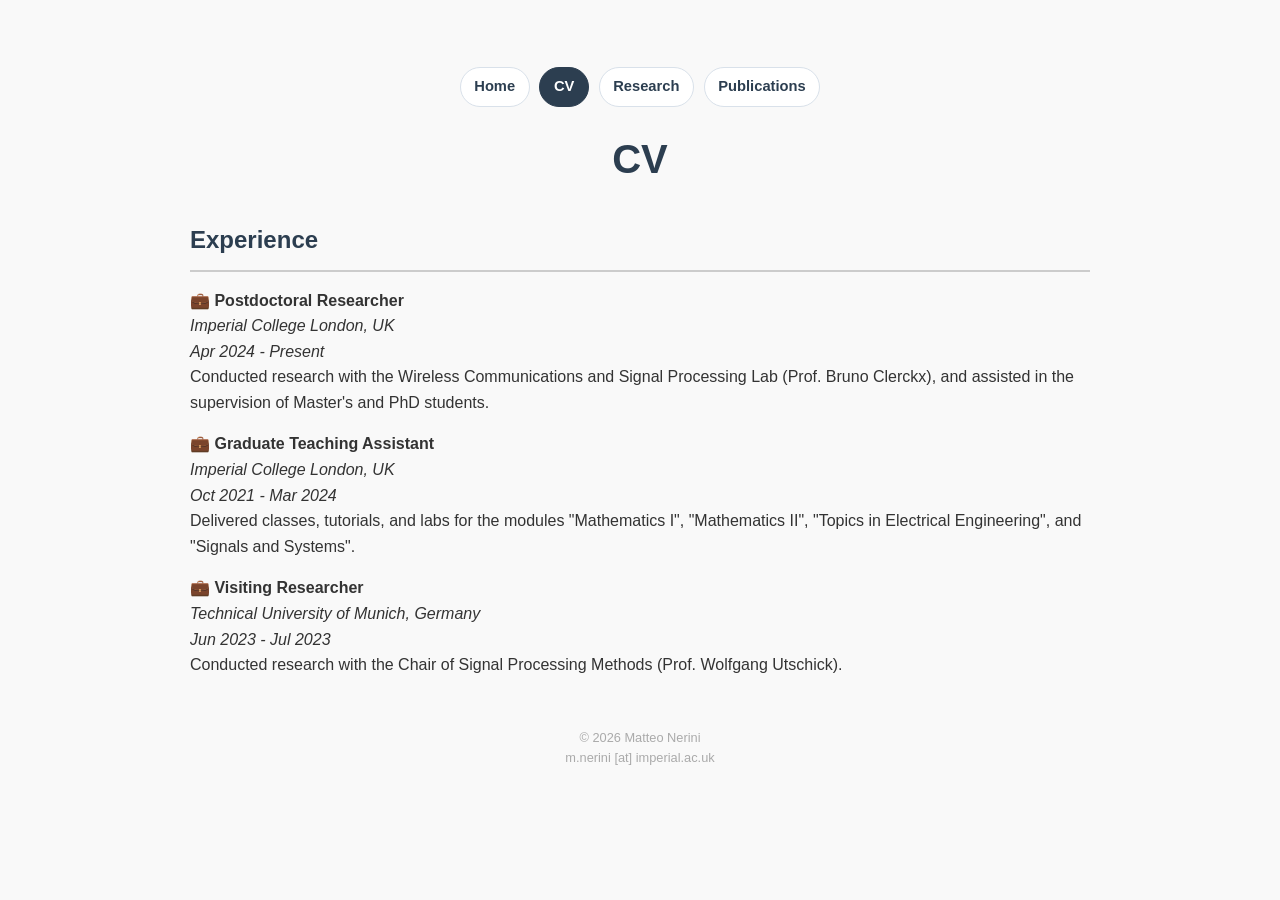
==== cv.html @ b0292c8d "Add files via upload" ====
<!DOCTYPE html>
<html lang="en">
  <head>
    <meta charset="UTF-8" />
    <meta name="viewport" content="width=device-width, initial-scale=1.0" />
    <link rel="stylesheet" href="style.css" />
    <title>CV</title>
  </head>
  <body>
    <div class="container">
      <nav class="top-nav">
        <a href="index.html">Home</a>
        <a href="cv.html" class="active">CV</a>
        <a href="research.html">Research</a>
        <a href="publications.html">Publications</a>
      </nav>

      <header>
        <h1>CV</h1>
      </header>

      <section>
        <h2>Experience</h2>

        <p>
          <b>💼 Postdoctoral Researcher</b><br /><em
            >Imperial College London, UK</em
          ><br /><em>Apr 2024 - Present</em><br />Conducted research with the
          Wireless Communications and Signal Processing Lab (Prof. Bruno
          Clerckx), and assisted in the supervision of Master's and PhD
          students.
        </p>

        <p>
          <b>💼 Graduate Teaching Assistant</b><br /><em
            >Imperial College London, UK</em
          ><br /><em>Oct 2021 - Mar 2024</em><br />Delivered classes, tutorials,
          and labs for the modules "Mathematics I", "Mathematics II", "Topics in
          Electrical Engineering", and "Signals and Systems".
        </p>

        <p>
          <b>💼 Visiting Researcher</b><br /><em
            >Technical University of Munich, Germany</em
          ><br /><em>Jun 2023 - Jul 2023</em><br />Conducted research with the
          Chair of Signal Processing Methods (Prof. Wolfgang Utschick).
        </p>
      </section>

      <footer>
        &copy; 2026 Matteo Nerini<br />m.nerini [at] imperial.ac.uk
      </footer>
    </div>
  </body>
</html>
---- style.css ----
:root {
  --primary-color: #2c3e50;
  --accent-color: #3498db;
  --text-color: #333;
  --bg-color: #f9f9f9;
}

body {
  margin: 0;
  font-family: "Inter", -apple-system, sans-serif;
  line-height: 1.6;
  color: var(--text-color);
  background: var(--bg-color);
}

.container {
  max-width: 900px;
  margin: 3rem auto;
  padding: 0 2rem;
}

header {
  text-align: center;
  margin-bottom: 30px;
}

.profile-img {
  width: 200px;
  height: 200px;
  border-radius: 50%;
  object-fit: cover;
  box-shadow: 0 4px 10px rgba(0, 0, 0, 0.1);
}

h1 {
  margin: 20px 0 0;
  font-size: 2.5rem;
  color: var(--primary-color);
}

h2 {
  margin-bottom: 1rem;
  padding-bottom: 10px;
  border-bottom: 2px solid #ccc;
  color: var(--primary-color);
  font-size: 1.5rem;
}

section {
  margin-bottom: 30px;
}

.social-links {
  margin: 20px 0;
}

.social-links a {
  margin: 0 2px;
  color: var(--accent-color);
  text-decoration: none;
  font-weight: 700;
  font-size: 0.9rem;
}

.social-links a:hover {
  color: var(--primary-color);
}

.news-list {
  list-style: none;
  padding: 0;
}

.news-item {
  margin-bottom: 15px;
  padding-left: 15px;
  border-left: 3px solid var(--accent-color);
}

.news-date {
  display: block;
  font-size: 0.85rem;
  font-weight: 700;
  color: #888;
}

footer {
  margin-top: 50px;
  text-align: center;
  font-size: 0.8rem;
  color: #aaa;
}

/* Top navigation */
.top-nav {
  display: flex;
  justify-content: center;
  flex-wrap: wrap;
  gap: 0.6rem;
  padding-top: 1.2rem;
  margin-bottom: 1rem;
}

.top-nav a {
  padding: 0.45rem 0.85rem;
  border: 1px solid #d9e1ea;
  border-radius: 999px;
  background: #fff;
  color: var(--primary-color);
  text-decoration: none;
  font-size: 0.92rem;
  font-weight: 600;
}

.top-nav a:hover {
  background: var(--accent-color);
  border-color: var(--accent-color);
  color: #fff;
}

.top-nav a.active {
  background: var(--primary-color);
  border-color: var(--primary-color);
  color: #fff;
}

a,
a:visited {
  color: var(--text-color);
}

a:hover,
a:active {
  color: var(--accent-color);
}

/* Mobile */
@media (max-width: 700px) {
  .container {
    margin: 1.5rem auto;
    padding: 0 1rem;
  }
}
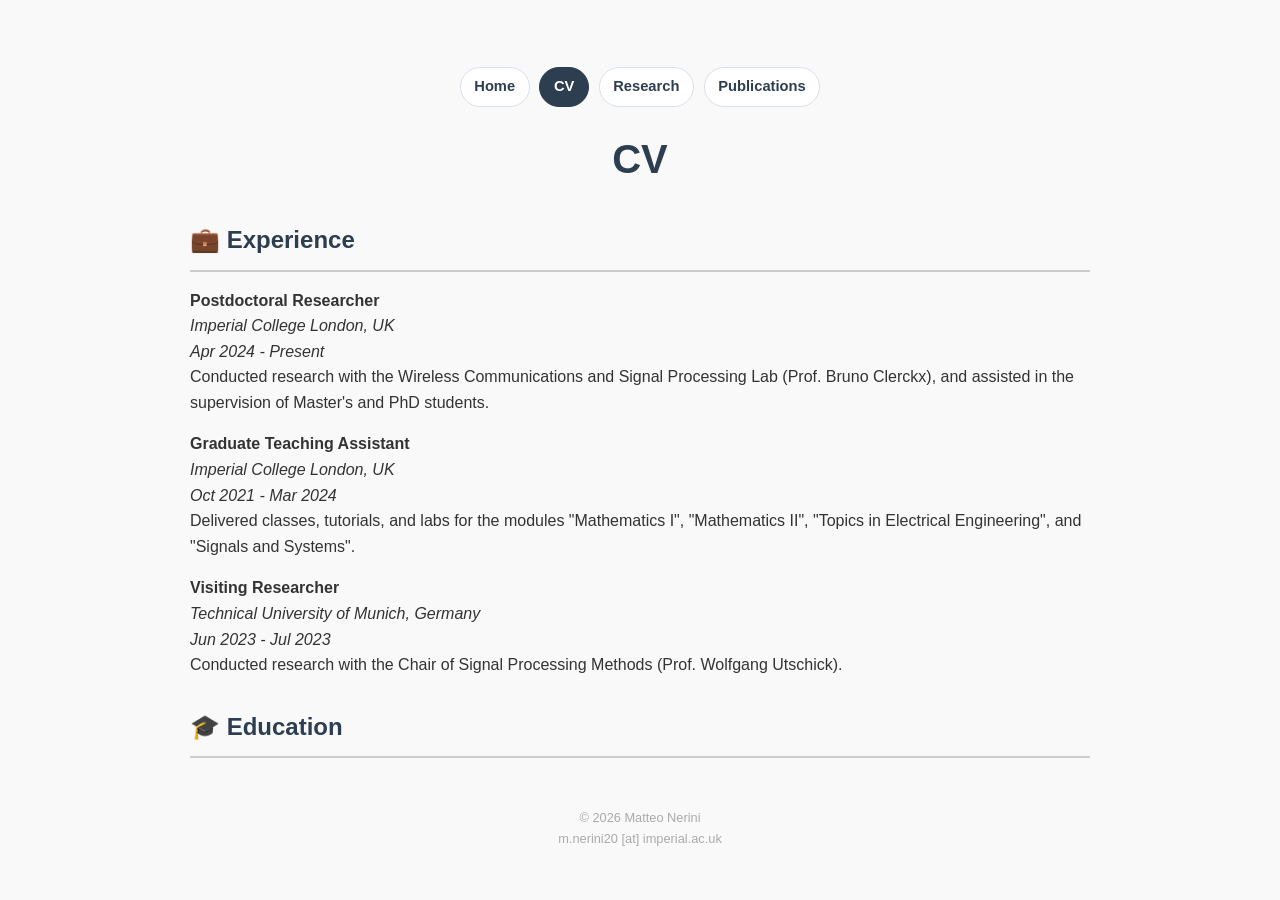
==== commit 50422a87: "Add files via upload" ====
--- a/cv.html
+++ b/cv.html
@@ -20,10 +20,10 @@
       </header>
 
       <section>
-        <h2>Experience</h2>
+        <h2>💼 Experience</h2>
 
         <p>
-          <b>💼 Postdoctoral Researcher</b><br /><em
+          <b>Postdoctoral Researcher</b><br /><em
             >Imperial College London, UK</em
           ><br /><em>Apr 2024 - Present</em><br />Conducted research with the
           Wireless Communications and Signal Processing Lab (Prof. Bruno
@@ -32,7 +32,7 @@
         </p>
 
         <p>
-          <b>💼 Graduate Teaching Assistant</b><br /><em
+          <b>Graduate Teaching Assistant</b><br /><em
             >Imperial College London, UK</em
           ><br /><em>Oct 2021 - Mar 2024</em><br />Delivered classes, tutorials,
           and labs for the modules "Mathematics I", "Mathematics II", "Topics in
@@ -40,15 +40,19 @@
         </p>
 
         <p>
-          <b>💼 Visiting Researcher</b><br /><em
+          <b>Visiting Researcher</b><br /><em
             >Technical University of Munich, Germany</em
           ><br /><em>Jun 2023 - Jul 2023</em><br />Conducted research with the
           Chair of Signal Processing Methods (Prof. Wolfgang Utschick).
         </p>
       </section>
 
+      <section>
+        <h2>🎓 Education</h2>
+      </section>
+
       <footer>
-        &copy; 2026 Matteo Nerini<br />m.nerini [at] imperial.ac.uk
+        &copy; 2026 Matteo Nerini<br />m.nerini20 [at] imperial.ac.uk
       </footer>
     </div>
   </body>
--- a/style.css
+++ b/style.css
@@ -66,24 +66,6 @@
   color: var(--primary-color);
 }
 
-.news-list {
-  list-style: none;
-  padding: 0;
-}
-
-.news-item {
-  margin-bottom: 15px;
-  padding-left: 15px;
-  border-left: 3px solid var(--accent-color);
-}
-
-.news-date {
-  display: block;
-  font-size: 0.85rem;
-  font-weight: 700;
-  color: #888;
-}
-
 footer {
   margin-top: 50px;
   text-align: center;
@@ -134,6 +116,16 @@
   color: var(--accent-color);
 }
 
+.summary-title {
+  font-weight: bold;
+  cursor: pointer;
+  margin-bottom: 1rem;
+  padding-bottom: 10px;
+  border-bottom: 2px solid #ccc;
+  color: var(--primary-color);
+  font-size: 1.5rem;
+}
+
 /* Mobile */
 @media (max-width: 700px) {
   .container {
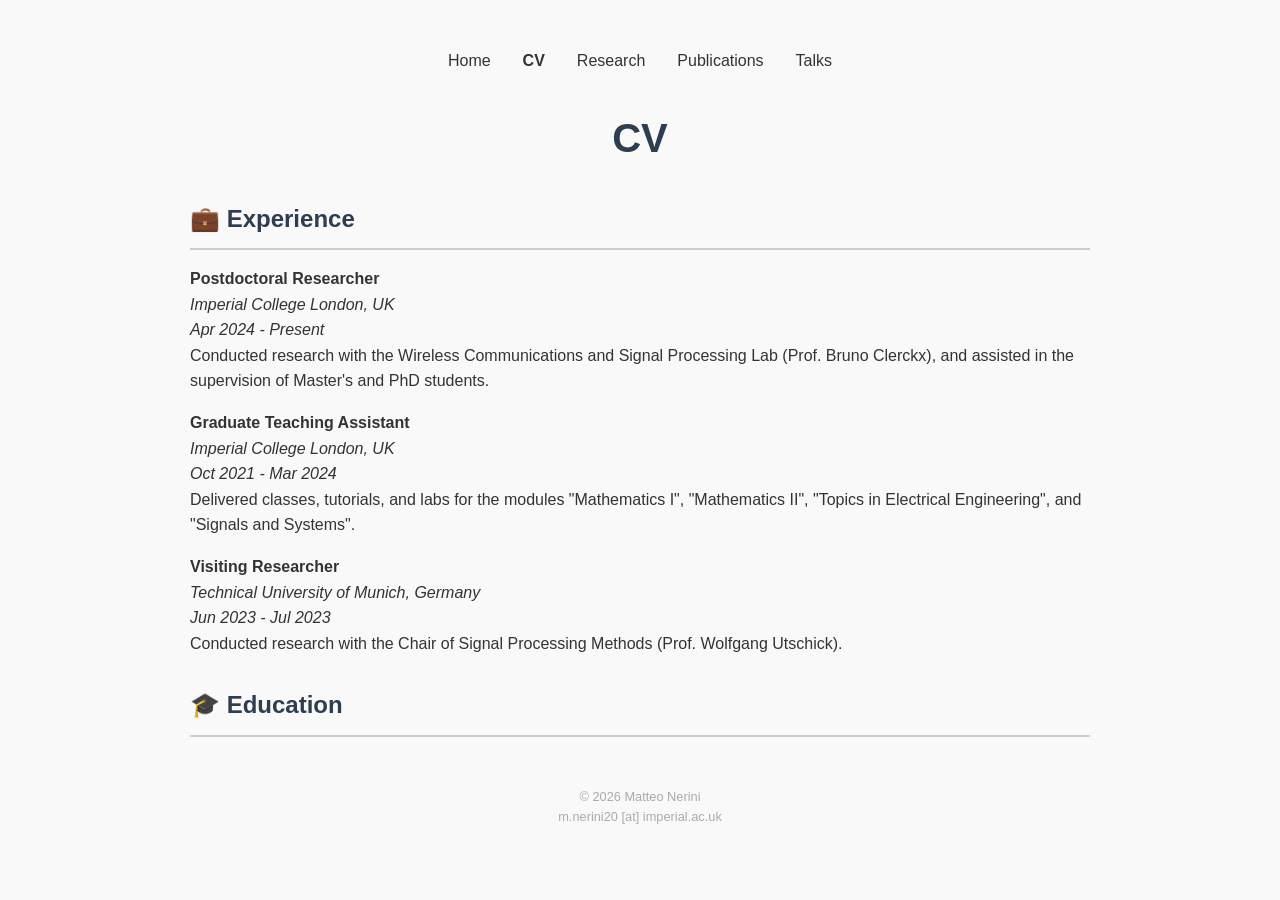
==== commit 0bf8d68b: "Add files via upload" ====
--- a/cv.html
+++ b/cv.html
@@ -13,6 +13,7 @@
         <a href="cv.html" class="active">CV</a>
         <a href="research.html">Research</a>
         <a href="publications.html">Publications</a>
+        <a href="talks.html">Talks</a>
       </nav>
 
       <header>
--- a/style.css
+++ b/style.css
@@ -29,7 +29,14 @@
   height: 200px;
   border-radius: 50%;
   object-fit: cover;
-  box-shadow: 0 4px 10px rgba(0, 0, 0, 0.1);
+  box-shadow: 0 4px 12px rgba(0, 0, 0, 0.3);
+}
+
+.research-img {
+  display: block;
+  width: 400px;
+  height: auto;
+  margin: 0 auto;
 }
 
 h1 {
@@ -46,15 +53,36 @@
   font-size: 1.5rem;
 }
 
+a,
+a:visited {
+  color: var(--text-color);
+}
+
+a:hover {
+  color: var(--accent-color);
+}
+
+.summary-title {
+  font-weight: bold;
+  cursor: pointer;
+  margin-bottom: 1rem;
+  padding-bottom: 10px;
+  border-bottom: 2px solid #ccc;
+  color: var(--primary-color);
+  font-size: 1.5rem;
+}
+
 section {
   margin-bottom: 30px;
 }
 
 .social-links {
+  text-align: center;
   margin: 20px 0;
 }
 
-.social-links a {
+.social-links a,
+.social-links a:visited {
   margin: 0 2px;
   color: var(--accent-color);
   text-decoration: none;
@@ -78,52 +106,18 @@
   display: flex;
   justify-content: center;
   flex-wrap: wrap;
-  gap: 0.6rem;
-  padding-top: 1.2rem;
-  margin-bottom: 1rem;
+  gap: 2rem;
+  margin-bottom: 2rem;
 }
 
 .top-nav a {
-  padding: 0.45rem 0.85rem;
-  border: 1px solid #d9e1ea;
-  border-radius: 999px;
-  background: #fff;
-  color: var(--primary-color);
   text-decoration: none;
-  font-size: 0.92rem;
-  font-weight: 600;
-}
-
-.top-nav a:hover {
-  background: var(--accent-color);
-  border-color: var(--accent-color);
-  color: #fff;
+  color: var(--text-color);
+  font-weight: 500;
 }
 
 .top-nav a.active {
-  background: var(--primary-color);
-  border-color: var(--primary-color);
-  color: #fff;
-}
-
-a,
-a:visited {
-  color: var(--text-color);
-}
-
-a:hover,
-a:active {
-  color: var(--accent-color);
-}
-
-.summary-title {
   font-weight: bold;
-  cursor: pointer;
-  margin-bottom: 1rem;
-  padding-bottom: 10px;
-  border-bottom: 2px solid #ccc;
-  color: var(--primary-color);
-  font-size: 1.5rem;
 }
 
 /* Mobile */
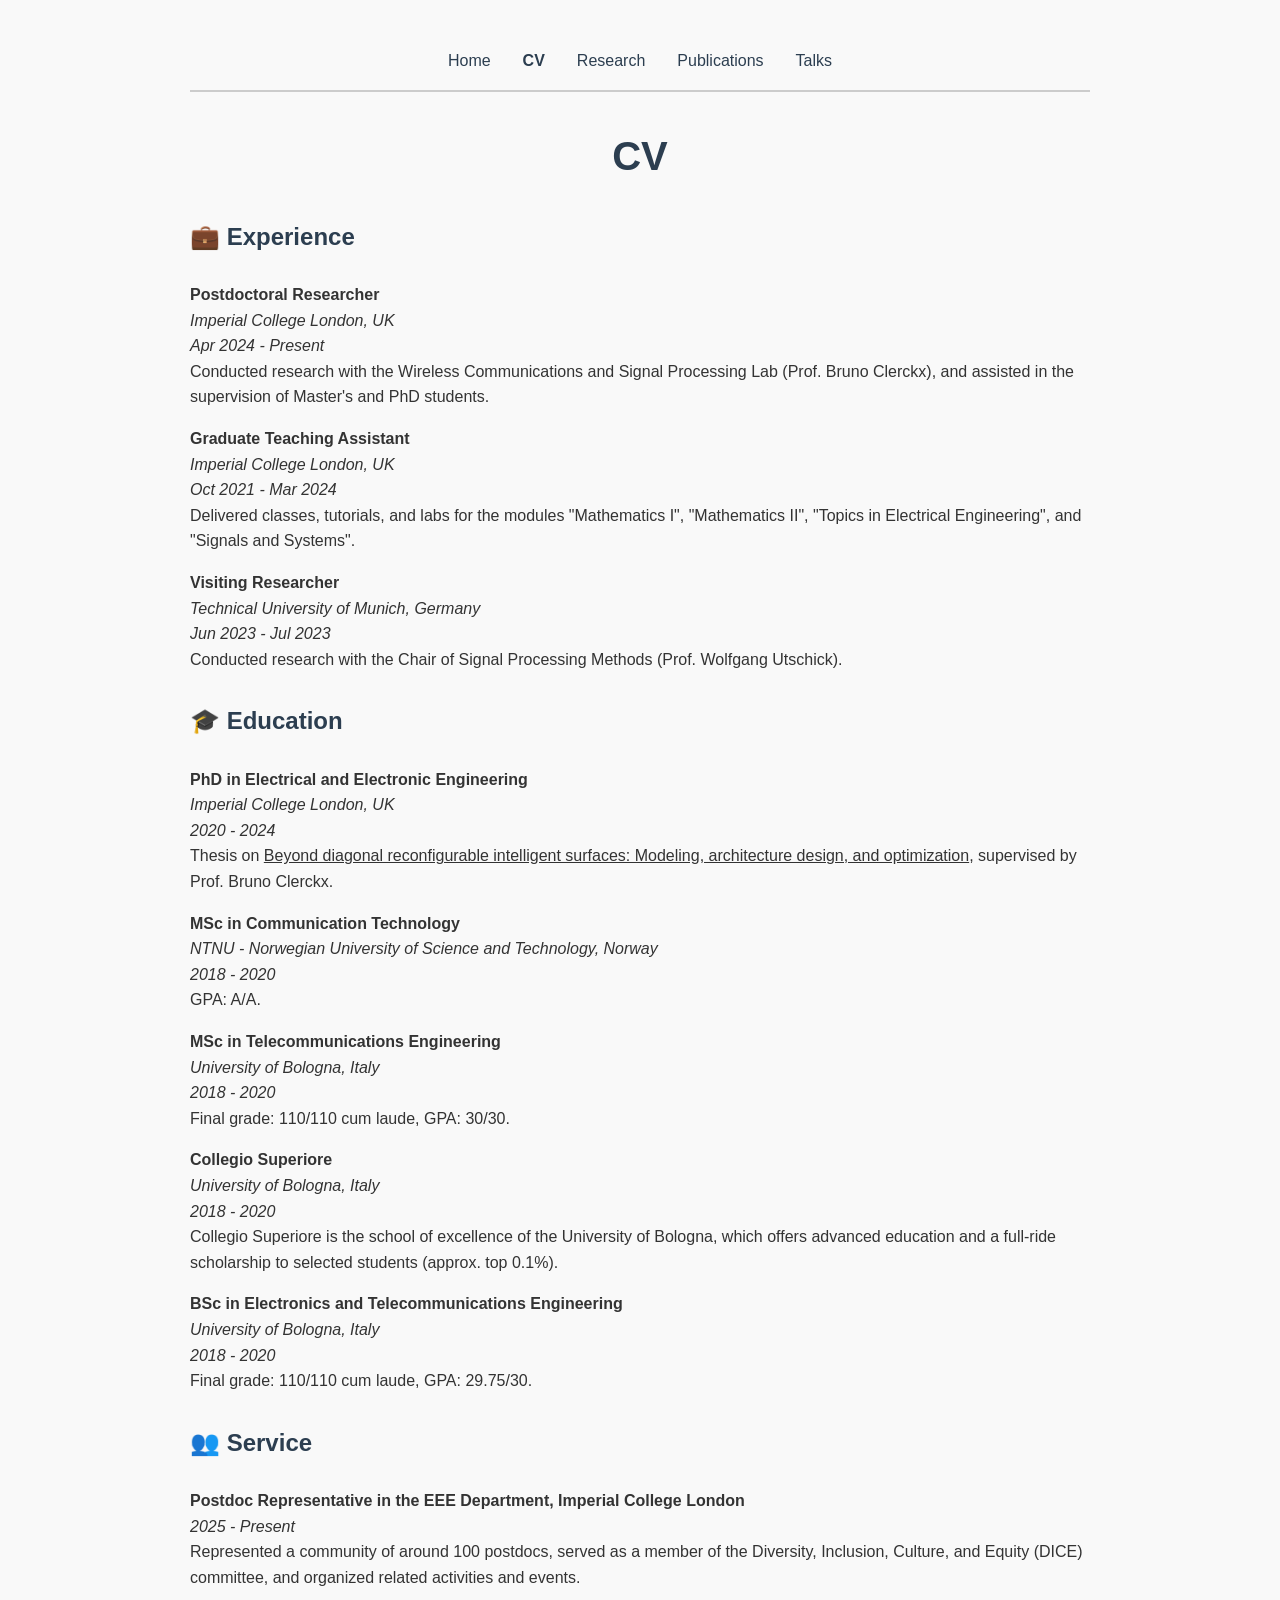
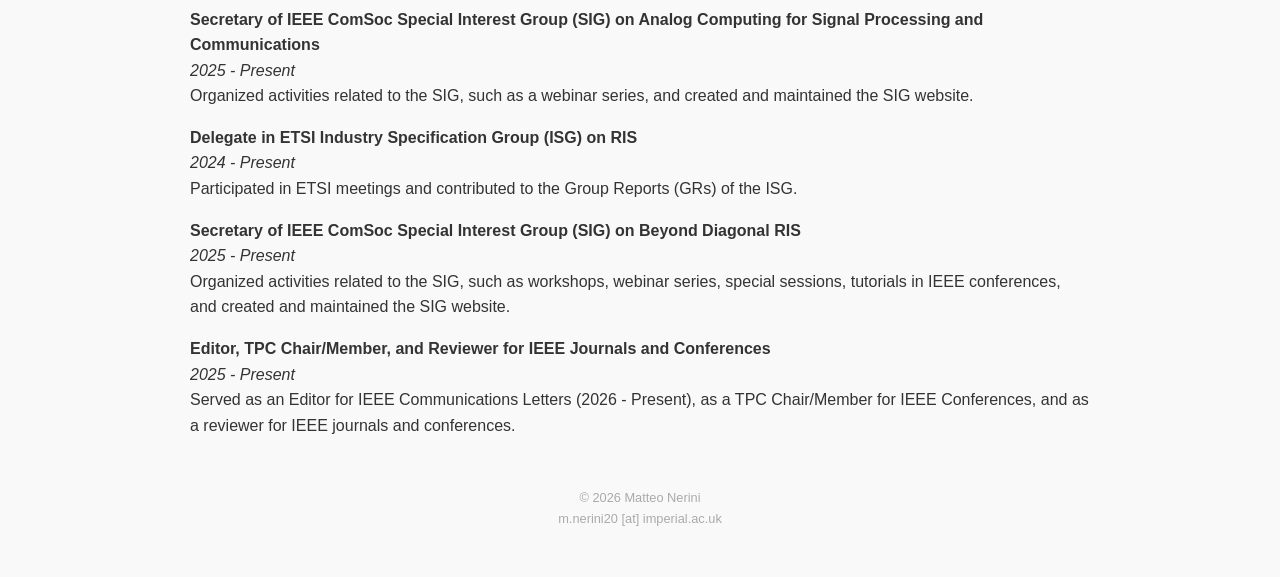
==== commit df151ac0: "Add files via upload" ====
--- a/cv.html
+++ b/cv.html
@@ -22,7 +22,6 @@
 
       <section>
         <h2>💼 Experience</h2>
-
         <p>
           <b>Postdoctoral Researcher</b><br /><em
             >Imperial College London, UK</em
@@ -31,7 +30,6 @@
           Clerckx), and assisted in the supervision of Master's and PhD
           students.
         </p>
-
         <p>
           <b>Graduate Teaching Assistant</b><br /><em
             >Imperial College London, UK</em
@@ -39,7 +37,6 @@
           and labs for the modules "Mathematics I", "Mathematics II", "Topics in
           Electrical Engineering", and "Signals and Systems".
         </p>
-
         <p>
           <b>Visiting Researcher</b><br /><em
             >Technical University of Munich, Germany</em
@@ -50,8 +47,89 @@
 
       <section>
         <h2>🎓 Education</h2>
+        <p>
+          <b>PhD in Electrical and Electronic Engineering</b><br /><em
+            >Imperial College London, UK</em
+          ><br /><em>2020 - 2024</em><br />
+          Thesis on
+          <a
+            href="https://spiral.imperial.ac.uk/entities/publication/4ad7abc7-aa5b-429b-bfd2-f534fc2509e9"
+            target="_blank"
+            >Beyond diagonal reconfigurable intelligent surfaces: Modeling,
+            architecture design, and optimization</a
+          >, supervised by Prof. Bruno Clerckx.
+        </p>
+        <p>
+          <b>MSc in Communication Technology</b><br /><em
+            >NTNU - Norwegian University of Science and Technology, Norway</em
+          ><br /><em>2018 - 2020</em><br />
+          GPA: A/A.
+        </p>
+        <p>
+          <b>MSc in Telecommunications Engineering</b><br /><em
+            >University of Bologna, Italy</em
+          ><br /><em>2018 - 2020</em><br />
+          Final grade: 110/110 cum laude, GPA: 30/30.
+        </p>
+        <p>
+          <b>Collegio Superiore</b><br /><em>University of Bologna, Italy</em
+          ><br /><em>2018 - 2020</em><br />
+          Collegio Superiore is the school of excellence of the University of
+          Bologna, which offers advanced education and a full-ride scholarship
+          to selected students (approx. top 0.1%).
+        </p>
+        <p>
+          <b>BSc in Electronics and Telecommunications Engineering</b><br /><em
+            >University of Bologna, Italy</em
+          ><br /><em>2018 - 2020</em><br />
+          Final grade: 110/110 cum laude, GPA: 29.75/30.
+        </p>
       </section>
 
+      <section>
+        <h2>👥 Service</h2>
+        <p>
+          <b
+            >Postdoc Representative in the EEE Department, Imperial College
+            London</b
+          ><br /><em>2025 - Present</em><br />
+          Represented a community of around 100 postdocs, served as a member of
+          the Diversity, Inclusion, Culture, and Equity (DICE) committee, and
+          organized related activities and events.
+        </p>
+        <p>
+          <b
+            >Secretary of IEEE ComSoc Special Interest Group (SIG) on Analog
+            Computing for Signal Processing and Communications</b
+          ><br /><em>2025 - Present</em><br />
+          Organized activities related to the SIG, such as a webinar series, and
+          created and maintained the SIG website.
+        </p>
+        <p>
+          <b>Delegate in ETSI Industry Specification Group (ISG) on RIS</b
+          ><br /><em>2024 - Present</em><br />
+          Participated in ETSI meetings and contributed to the Group Reports
+          (GRs) of the ISG.
+        </p>
+        <p>
+          <b
+            >Secretary of IEEE ComSoc Special Interest Group (SIG) on Beyond
+            Diagonal RIS</b
+          ><br /><em>2025 - Present</em><br />
+          Organized activities related to the SIG, such as workshops, webinar
+          series, special sessions, tutorials in IEEE conferences, and created
+          and maintained the SIG website.
+        </p>
+        <p>
+          <b
+            >Editor, TPC Chair/Member, and Reviewer for IEEE Journals and
+            Conferences</b
+          ><br /><em>2025 - Present</em><br />
+          Served as an Editor for IEEE Communications Letters (2026 - Present),
+          as a TPC Chair/Member for IEEE Conferences, and as a reviewer for IEEE
+          journals and conferences.
+        </p>
+      </section>
       <footer>
         &copy; 2026 Matteo Nerini<br />m.nerini20 [at] imperial.ac.uk
       </footer>
--- a/style.css
+++ b/style.css
@@ -48,7 +48,7 @@
 h2 {
   margin-bottom: 1rem;
   padding-bottom: 10px;
-  border-bottom: 2px solid #ccc;
+  /*border-bottom: 2px solid #ccc;*/
   color: var(--primary-color);
   font-size: 1.5rem;
 }
@@ -107,13 +107,14 @@
   justify-content: center;
   flex-wrap: wrap;
   gap: 2rem;
+  padding-bottom: 1rem;
   margin-bottom: 2rem;
+  border-bottom: 2px solid #ccc;
 }
 
 .top-nav a {
   text-decoration: none;
-  color: var(--text-color);
-  font-weight: 500;
+  color: var(--primary-color);
 }
 
 .top-nav a.active {
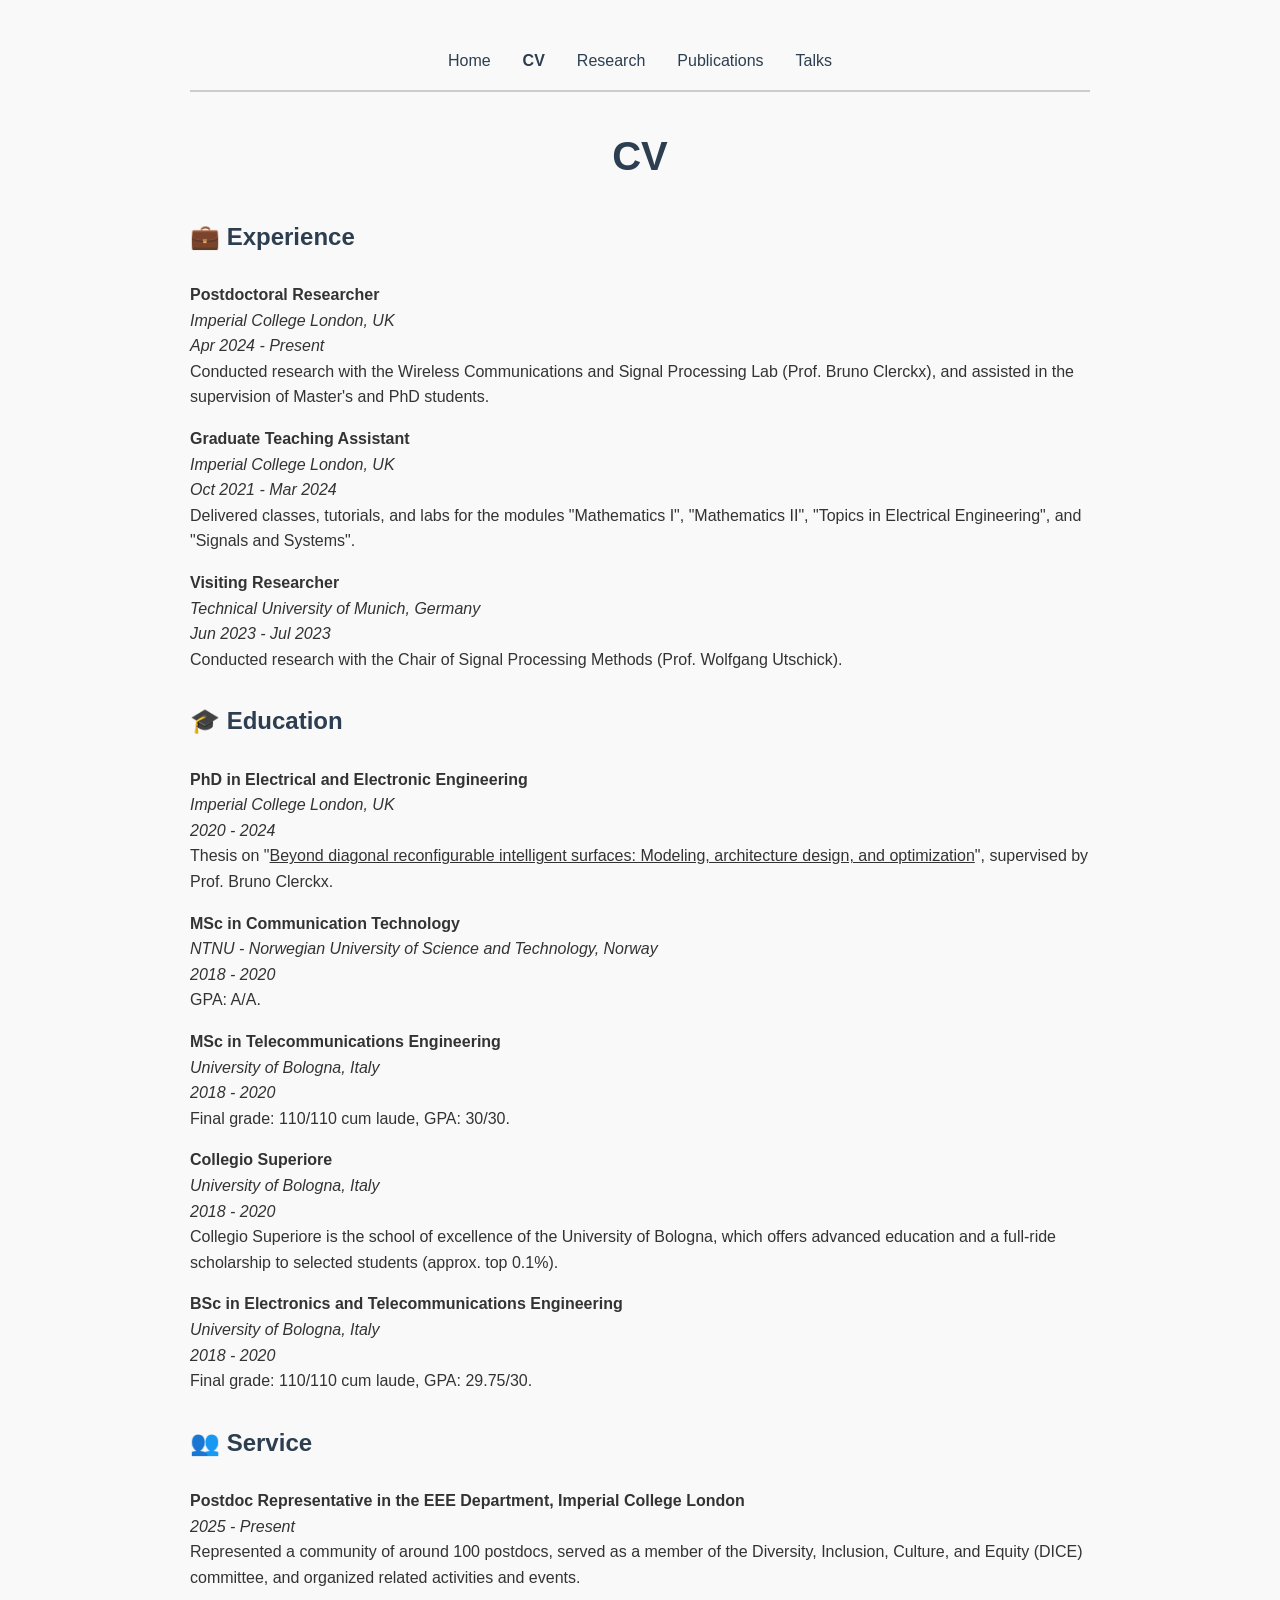
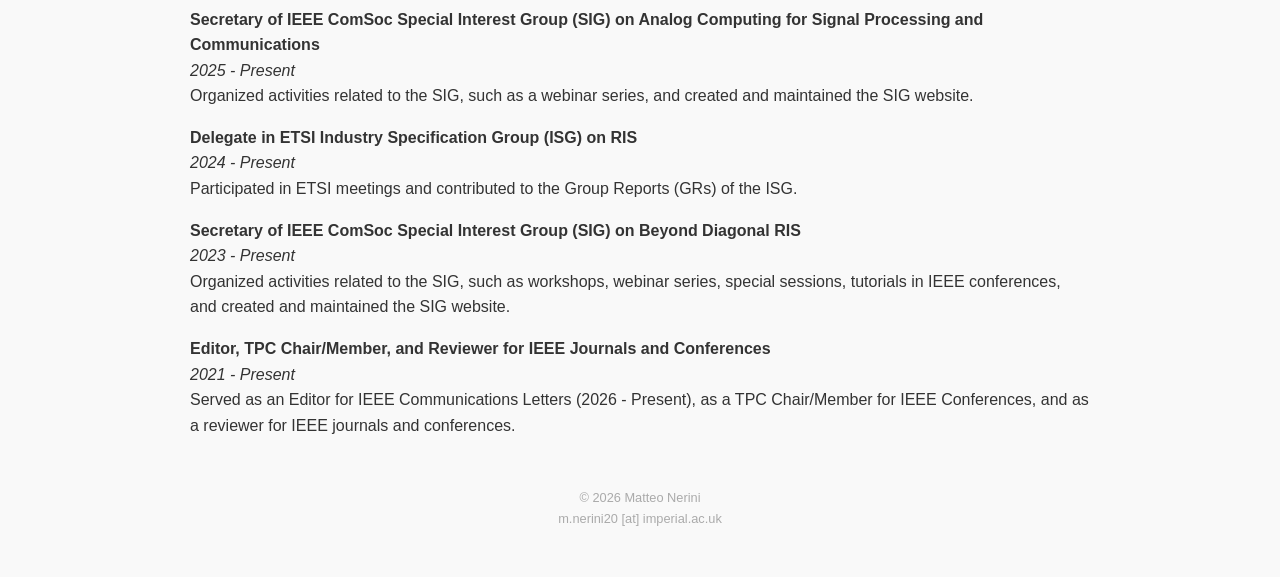
==== commit 6c0b3c29: "Add files via upload" ====
--- a/cv.html
+++ b/cv.html
@@ -51,13 +51,10 @@
           <b>PhD in Electrical and Electronic Engineering</b><br /><em
             >Imperial College London, UK</em
           ><br /><em>2020 - 2024</em><br />
-          Thesis on
-          <a
-            href="https://spiral.imperial.ac.uk/entities/publication/4ad7abc7-aa5b-429b-bfd2-f534fc2509e9"
-            target="_blank"
+          Thesis on "<a href="https://doi.org/10.25560/113390" target="_blank"
             >Beyond diagonal reconfigurable intelligent surfaces: Modeling,
             architecture design, and optimization</a
-          >, supervised by Prof. Bruno Clerckx.
+          >", supervised by Prof. Bruno Clerckx.
         </p>
         <p>
           <b>MSc in Communication Technology</b><br /><em
@@ -115,7 +112,7 @@
           <b
             >Secretary of IEEE ComSoc Special Interest Group (SIG) on Beyond
             Diagonal RIS</b
-          ><br /><em>2025 - Present</em><br />
+          ><br /><em>2023 - Present</em><br />
           Organized activities related to the SIG, such as workshops, webinar
           series, special sessions, tutorials in IEEE conferences, and created
           and maintained the SIG website.
@@ -124,7 +121,7 @@
           <b
             >Editor, TPC Chair/Member, and Reviewer for IEEE Journals and
             Conferences</b
-          ><br /><em>2025 - Present</em><br />
+          ><br /><em>2021 - Present</em><br />
           Served as an Editor for IEEE Communications Letters (2026 - Present),
           as a TPC Chair/Member for IEEE Conferences, and as a reviewer for IEEE
           journals and conferences.
--- a/style.css
+++ b/style.css
@@ -126,5 +126,6 @@
   .container {
     margin: 1.5rem auto;
     padding: 0 1rem;
+    box-sizing: border-box;
   }
 }
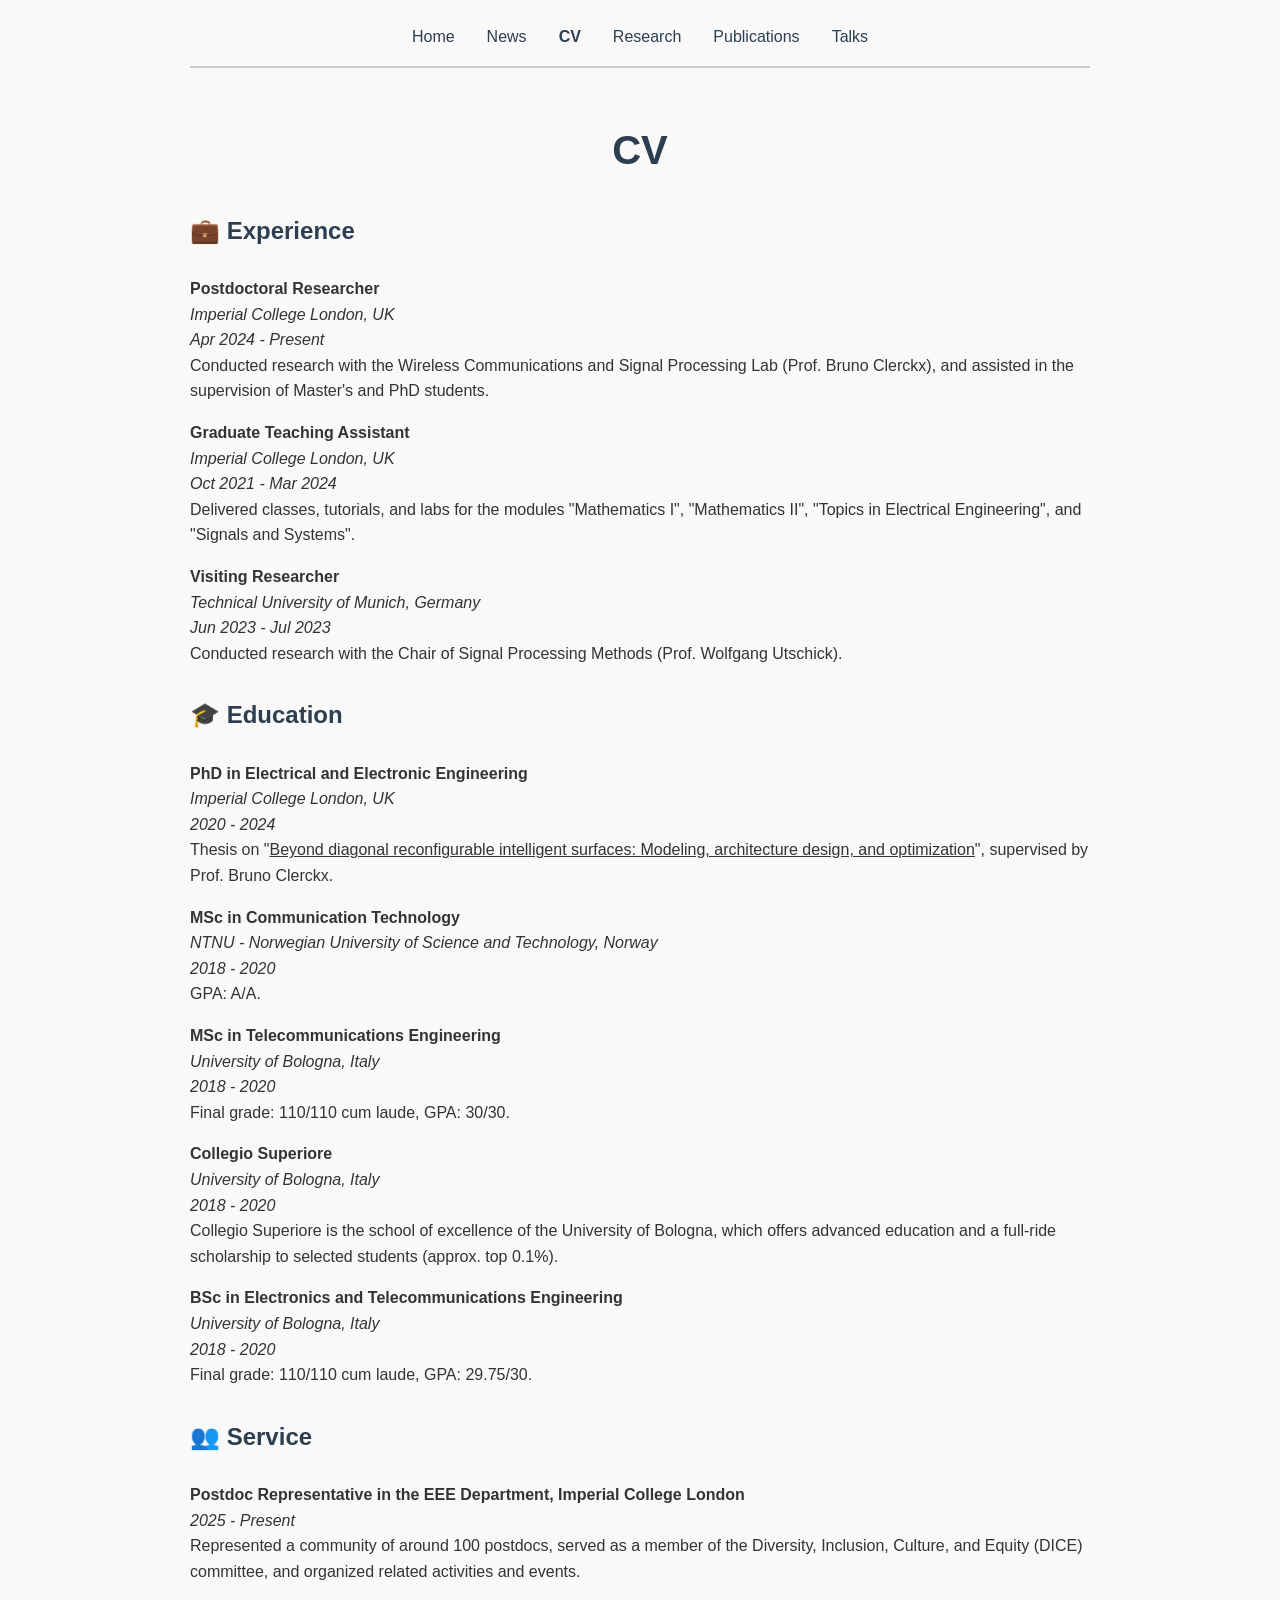
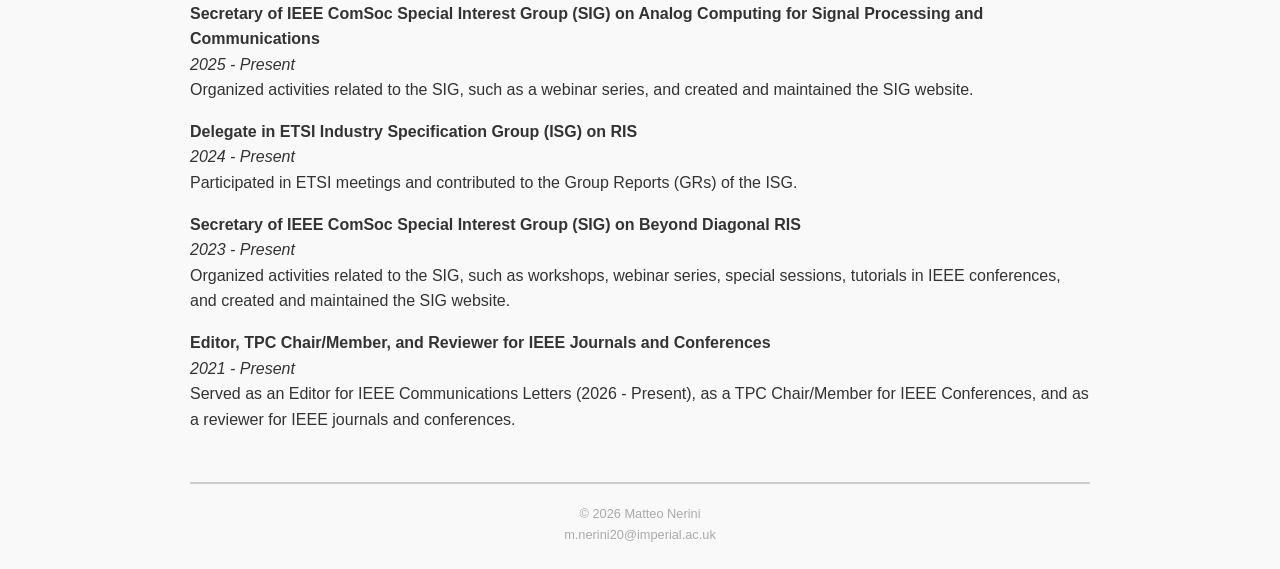
==== commit 74af560b: "Add files via upload" ====
--- a/cv.html
+++ b/cv.html
@@ -10,6 +10,7 @@
     <div class="container">
       <nav class="top-nav">
         <a href="index.html">Home</a>
+        <a href="news.html">News</a>
         <a href="cv.html" class="active">CV</a>
         <a href="research.html">Research</a>
         <a href="publications.html">Publications</a>
@@ -127,9 +128,7 @@
           journals and conferences.
         </p>
       </section>
-      <footer>
-        &copy; 2026 Matteo Nerini<br />m.nerini20 [at] imperial.ac.uk
-      </footer>
+      <footer>&copy; 2026 Matteo Nerini<br />m.nerini20@imperial.ac.uk</footer>
     </div>
   </body>
 </html>
--- a/style.css
+++ b/style.css
@@ -2,6 +2,8 @@
   --primary-color: #2c3e50;
   --accent-color: #3498db;
   --text-color: #333;
+  --light-color: #aaa;
+  --line-color: #ccc;
   --bg-color: #f9f9f9;
 }
 
@@ -15,12 +17,13 @@
 
 .container {
   max-width: 900px;
-  margin: 3rem auto;
-  padding: 0 2rem;
+  margin: 1.5rem auto;
+  padding: 0 1rem;
 }
 
 header {
   text-align: center;
+  margin-top: 50px;
   margin-bottom: 30px;
 }
 
@@ -35,7 +38,6 @@
 .research-img {
   display: block;
   width: 400px;
-  height: auto;
   margin: 0 auto;
 }
 
@@ -48,7 +50,6 @@
 h2 {
   margin-bottom: 1rem;
   padding-bottom: 10px;
-  /*border-bottom: 2px solid #ccc;*/
   color: var(--primary-color);
   font-size: 1.5rem;
 }
@@ -67,7 +68,7 @@
   cursor: pointer;
   margin-bottom: 1rem;
   padding-bottom: 10px;
-  border-bottom: 2px solid #ccc;
+  border-bottom: 2px solid var(--line-color);
   color: var(--primary-color);
   font-size: 1.5rem;
 }
@@ -76,6 +77,16 @@
   margin-bottom: 30px;
 }
 
+footer {
+  margin-top: 50px;
+  text-align: center;
+  font-size: 0.8rem;
+  color: var(--light-color);
+  padding-top: 20px;
+  border-top: 2px solid var(--line-color);
+}
+
+/* Social links */
 .social-links {
   text-align: center;
   margin: 20px 0;
@@ -94,11 +105,8 @@
   color: var(--primary-color);
 }
 
-footer {
-  margin-top: 50px;
-  text-align: center;
-  font-size: 0.8rem;
-  color: #aaa;
+.icon-text {
+  white-space: nowrap;
 }
 
 /* Top navigation */
@@ -109,7 +117,7 @@
   gap: 2rem;
   padding-bottom: 1rem;
   margin-bottom: 2rem;
-  border-bottom: 2px solid #ccc;
+  border-bottom: 2px solid var(--line-color);
 }
 
 .top-nav a {
@@ -122,10 +130,8 @@
 }
 
 /* Mobile */
-@media (max-width: 700px) {
-  .container {
-    margin: 1.5rem auto;
-    padding: 0 1rem;
-    box-sizing: border-box;
+@media (max-width: 450px) {
+  .research-img {
+    width: 100%;
   }
 }
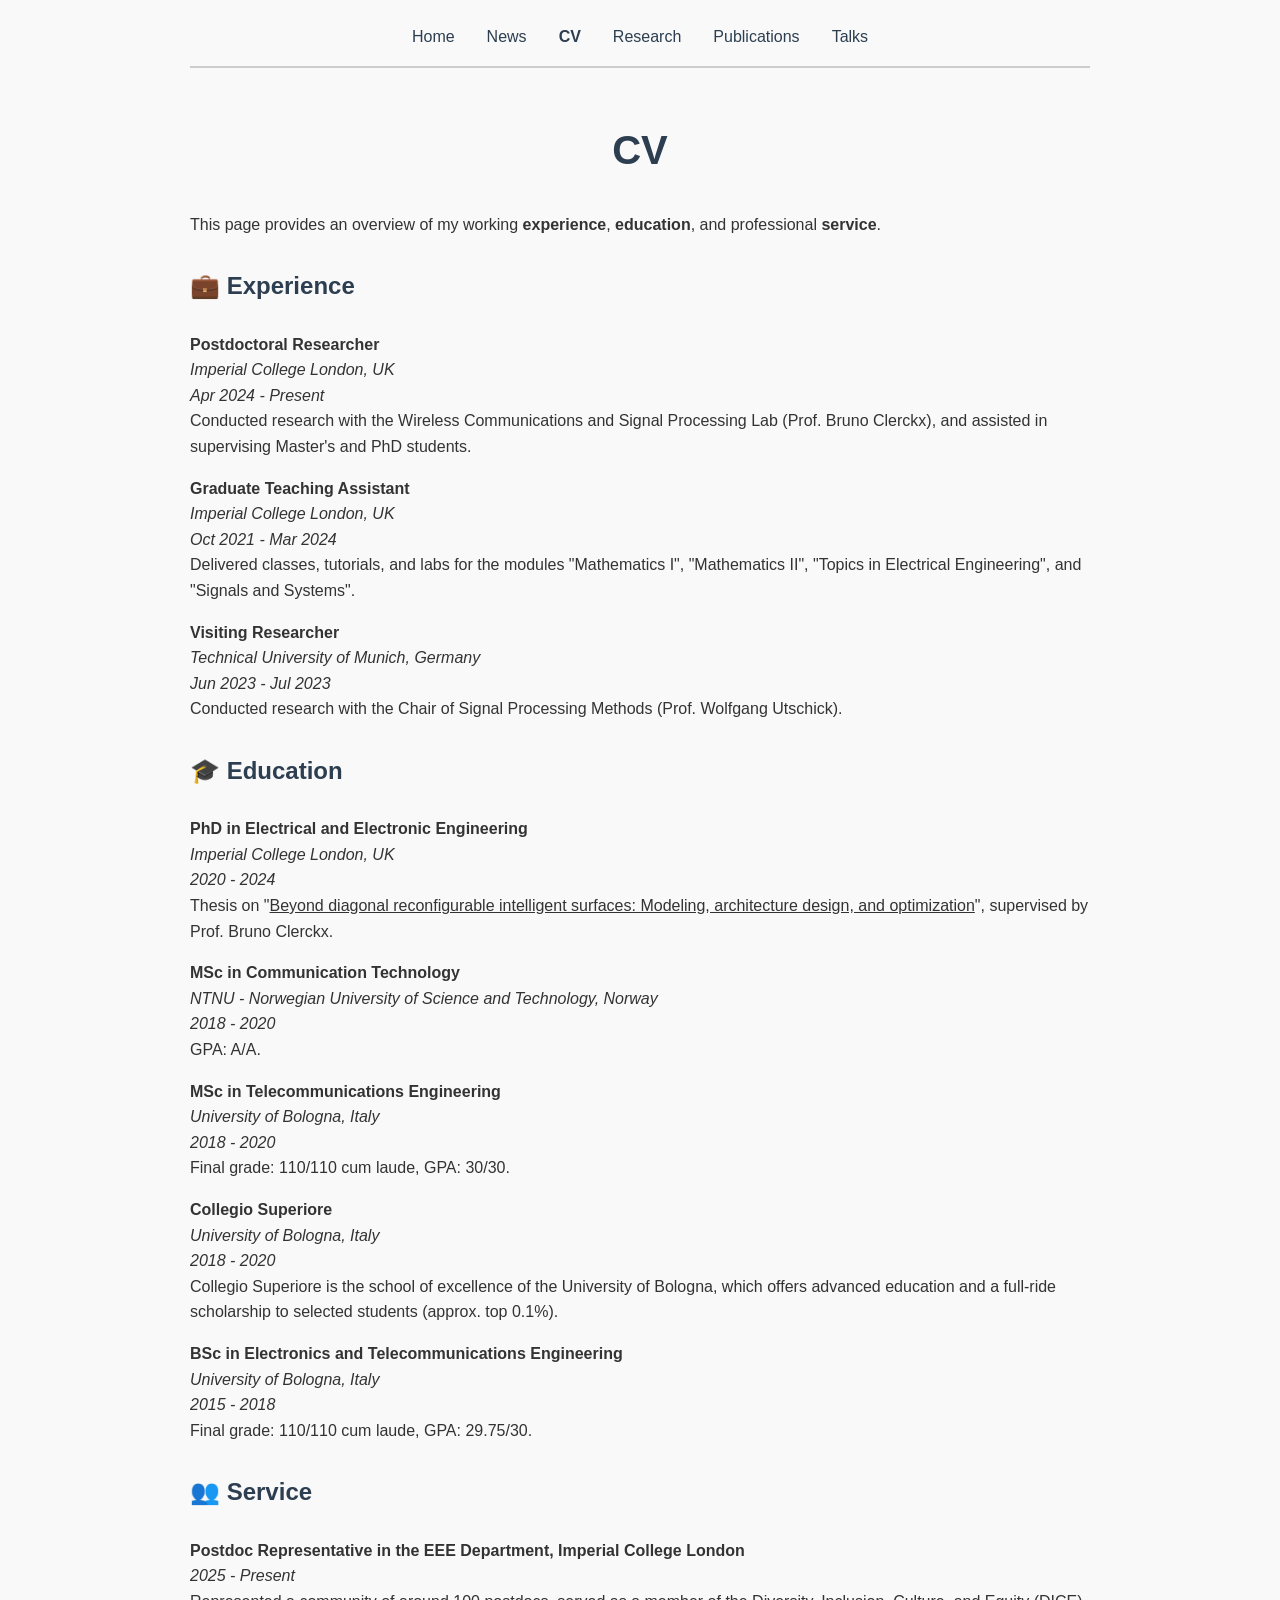
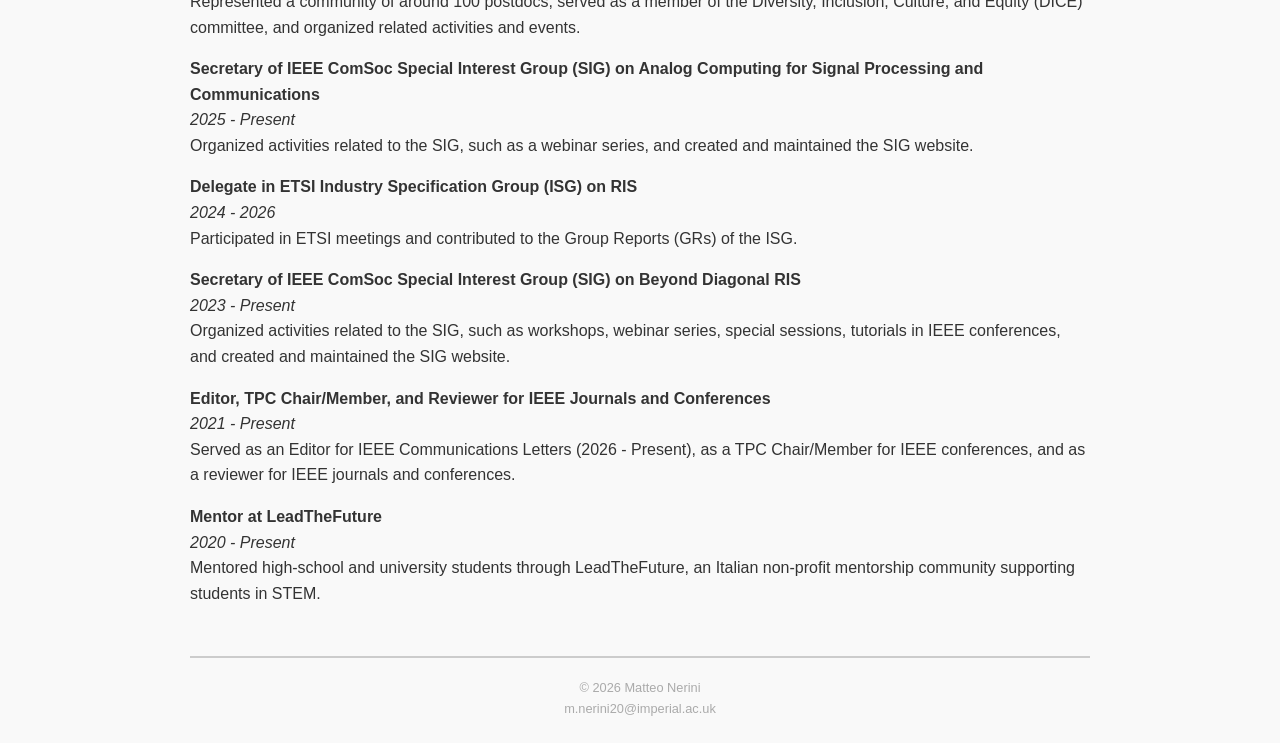
==== commit f2a0497d: "Add files via upload" ====
--- a/cv.html
+++ b/cv.html
@@ -1,134 +1,129 @@
 <!DOCTYPE html>
 <html lang="en">
-  <head>
-    <meta charset="UTF-8" />
-    <meta name="viewport" content="width=device-width, initial-scale=1.0" />
-    <link rel="stylesheet" href="style.css" />
-    <title>CV</title>
-  </head>
-  <body>
-    <div class="container">
-      <nav class="top-nav">
-        <a href="index.html">Home</a>
-        <a href="news.html">News</a>
-        <a href="cv.html" class="active">CV</a>
-        <a href="research.html">Research</a>
-        <a href="publications.html">Publications</a>
-        <a href="talks.html">Talks</a>
-      </nav>
 
-      <header>
-        <h1>CV</h1>
-      </header>
+<head>
+  <meta charset="UTF-8" />
+  <meta name="viewport" content="width=device-width, initial-scale=1.0" />
+  <link rel="stylesheet" href="style.css" />
+  <title>CV - Matteo Nerini</title>
+</head>
 
-      <section>
-        <h2>💼 Experience</h2>
-        <p>
-          <b>Postdoctoral Researcher</b><br /><em
-            >Imperial College London, UK</em
-          ><br /><em>Apr 2024 - Present</em><br />Conducted research with the
-          Wireless Communications and Signal Processing Lab (Prof. Bruno
-          Clerckx), and assisted in the supervision of Master's and PhD
-          students.
-        </p>
-        <p>
-          <b>Graduate Teaching Assistant</b><br /><em
-            >Imperial College London, UK</em
-          ><br /><em>Oct 2021 - Mar 2024</em><br />Delivered classes, tutorials,
-          and labs for the modules "Mathematics I", "Mathematics II", "Topics in
-          Electrical Engineering", and "Signals and Systems".
-        </p>
-        <p>
-          <b>Visiting Researcher</b><br /><em
-            >Technical University of Munich, Germany</em
-          ><br /><em>Jun 2023 - Jul 2023</em><br />Conducted research with the
-          Chair of Signal Processing Methods (Prof. Wolfgang Utschick).
-        </p>
-      </section>
+<body>
+  <div class="container">
+    <nav class="top-nav">
+      <a href="index.html">Home</a>
+      <a href="news.html">News</a>
+      <a href="cv.html" class="active">CV</a>
+      <a href="research.html">Research</a>
+      <a href="publications.html">Publications</a>
+      <a href="talks.html">Talks</a>
+    </nav>
 
-      <section>
-        <h2>🎓 Education</h2>
-        <p>
-          <b>PhD in Electrical and Electronic Engineering</b><br /><em
-            >Imperial College London, UK</em
-          ><br /><em>2020 - 2024</em><br />
-          Thesis on "<a href="https://doi.org/10.25560/113390" target="_blank"
-            >Beyond diagonal reconfigurable intelligent surfaces: Modeling,
-            architecture design, and optimization</a
-          >", supervised by Prof. Bruno Clerckx.
-        </p>
-        <p>
-          <b>MSc in Communication Technology</b><br /><em
-            >NTNU - Norwegian University of Science and Technology, Norway</em
-          ><br /><em>2018 - 2020</em><br />
-          GPA: A/A.
-        </p>
-        <p>
-          <b>MSc in Telecommunications Engineering</b><br /><em
-            >University of Bologna, Italy</em
-          ><br /><em>2018 - 2020</em><br />
-          Final grade: 110/110 cum laude, GPA: 30/30.
-        </p>
-        <p>
-          <b>Collegio Superiore</b><br /><em>University of Bologna, Italy</em
-          ><br /><em>2018 - 2020</em><br />
-          Collegio Superiore is the school of excellence of the University of
-          Bologna, which offers advanced education and a full-ride scholarship
-          to selected students (approx. top 0.1%).
-        </p>
-        <p>
-          <b>BSc in Electronics and Telecommunications Engineering</b><br /><em
-            >University of Bologna, Italy</em
-          ><br /><em>2018 - 2020</em><br />
-          Final grade: 110/110 cum laude, GPA: 29.75/30.
-        </p>
-      </section>
+    <header>
+      <h1>CV</h1>
+    </header>
 
-      <section>
-        <h2>👥 Service</h2>
-        <p>
-          <b
-            >Postdoc Representative in the EEE Department, Imperial College
-            London</b
-          ><br /><em>2025 - Present</em><br />
-          Represented a community of around 100 postdocs, served as a member of
-          the Diversity, Inclusion, Culture, and Equity (DICE) committee, and
-          organized related activities and events.
-        </p>
-        <p>
-          <b
-            >Secretary of IEEE ComSoc Special Interest Group (SIG) on Analog
-            Computing for Signal Processing and Communications</b
-          ><br /><em>2025 - Present</em><br />
-          Organized activities related to the SIG, such as a webinar series, and
-          created and maintained the SIG website.
-        </p>
-        <p>
-          <b>Delegate in ETSI Industry Specification Group (ISG) on RIS</b
-          ><br /><em>2024 - Present</em><br />
-          Participated in ETSI meetings and contributed to the Group Reports
-          (GRs) of the ISG.
-        </p>
-        <p>
-          <b
-            >Secretary of IEEE ComSoc Special Interest Group (SIG) on Beyond
-            Diagonal RIS</b
-          ><br /><em>2023 - Present</em><br />
-          Organized activities related to the SIG, such as workshops, webinar
-          series, special sessions, tutorials in IEEE conferences, and created
-          and maintained the SIG website.
-        </p>
-        <p>
-          <b
-            >Editor, TPC Chair/Member, and Reviewer for IEEE Journals and
-            Conferences</b
-          ><br /><em>2021 - Present</em><br />
-          Served as an Editor for IEEE Communications Letters (2026 - Present),
-          as a TPC Chair/Member for IEEE Conferences, and as a reviewer for IEEE
-          journals and conferences.
-        </p>
-      </section>
-      <footer>&copy; 2026 Matteo Nerini<br />m.nerini20@imperial.ac.uk</footer>
-    </div>
-  </body>
-</html>
+    <section>
+      This page provides an overview of my working <b>experience</b>,
+      <b>education</b>, and professional <b>service</b>.
+    </section>
+
+    <section>
+      <h2>💼 Experience</h2>
+      <p>
+        <b>Postdoctoral Researcher</b><br /><em>Imperial College London, UK</em><br /><em>Apr 2024 -
+          Present</em><br />Conducted research with the
+        Wireless Communications and Signal Processing Lab (Prof. Bruno
+        Clerckx), and assisted in supervising Master's and PhD students.
+      </p>
+      <p>
+        <b>Graduate Teaching Assistant</b><br /><em>Imperial College London, UK</em><br /><em>Oct 2021 - Mar
+          2024</em><br />Delivered classes, tutorials,
+        and labs for the modules "Mathematics I", "Mathematics II", "Topics in
+        Electrical Engineering", and "Signals and Systems".
+      </p>
+      <p>
+        <b>Visiting Researcher</b><br /><em>Technical University of Munich, Germany</em><br /><em>Jun 2023 - Jul
+          2023</em><br />Conducted research with the
+        Chair of Signal Processing Methods (Prof. Wolfgang Utschick).
+      </p>
+    </section>
+
+    <section>
+      <h2>🎓 Education</h2>
+      <p>
+        <b>PhD in Electrical and Electronic Engineering</b><br /><em>Imperial College London, UK</em><br /><em>2020 -
+          2024</em><br />
+        Thesis on "<a href="https://doi.org/10.25560/113390" target="_blank">Beyond diagonal reconfigurable intelligent
+          surfaces: Modeling,
+          architecture design, and optimization</a>", supervised by Prof. Bruno Clerckx.
+      </p>
+      <p>
+        <b>MSc in Communication Technology</b><br /><em>NTNU - Norwegian University of Science and Technology,
+          Norway</em><br /><em>2018 - 2020</em><br />
+        GPA: A/A.
+      </p>
+      <p>
+        <b>MSc in Telecommunications Engineering</b><br /><em>University of Bologna, Italy</em><br /><em>2018 -
+          2020</em><br />
+        Final grade: 110/110 cum laude, GPA: 30/30.
+      </p>
+      <p>
+        <b>Collegio Superiore</b><br /><em>University of Bologna, Italy</em><br /><em>2018 - 2020</em><br />
+        Collegio Superiore is the school of excellence of the University of
+        Bologna, which offers advanced education and a full-ride scholarship
+        to selected students (approx. top 0.1%).
+      </p>
+      <p>
+        <b>BSc in Electronics and Telecommunications Engineering</b><br /><em>University of Bologna,
+          Italy</em><br /><em>2015 - 2018</em><br />
+        Final grade: 110/110 cum laude, GPA: 29.75/30.
+      </p>
+    </section>
+
+    <section>
+      <h2>👥 Service</h2>
+      <p>
+        <b>Postdoc Representative in the EEE Department, Imperial College
+          London</b><br /><em>2025 - Present</em><br />
+        Represented a community of around 100 postdocs, served as a member of
+        the Diversity, Inclusion, Culture, and Equity (DICE) committee, and
+        organized related activities and events.
+      </p>
+      <p>
+        <b>Secretary of IEEE ComSoc Special Interest Group (SIG) on Analog
+          Computing for Signal Processing and Communications</b><br /><em>2025 - Present</em><br />
+        Organized activities related to the SIG, such as a webinar series, and
+        created and maintained the SIG website.
+      </p>
+      <p>
+        <b>Delegate in ETSI Industry Specification Group (ISG) on RIS</b><br /><em>2024 - 2026</em><br />
+        Participated in ETSI meetings and contributed to the Group Reports
+        (GRs) of the ISG.
+      </p>
+      <p>
+        <b>Secretary of IEEE ComSoc Special Interest Group (SIG) on Beyond
+          Diagonal RIS</b><br /><em>2023 - Present</em><br />
+        Organized activities related to the SIG, such as workshops, webinar
+        series, special sessions, tutorials in IEEE conferences, and created
+        and maintained the SIG website.
+      </p>
+      <p>
+        <b>Editor, TPC Chair/Member, and Reviewer for IEEE Journals and
+          Conferences</b><br /><em>2021 - Present</em><br />
+        Served as an Editor for IEEE Communications Letters (2026 - Present),
+        as a TPC Chair/Member for IEEE conferences, and as a reviewer for IEEE
+        journals and conferences.
+      </p>
+      <p>
+        <b>Mentor at LeadTheFuture</b><br /><em>2020 - Present</em><br />
+        Mentored high-school and university students through LeadTheFuture, an
+        Italian non-profit mentorship community supporting students in STEM.
+      </p>
+    </section>
+
+    <footer>&copy; 2026 Matteo Nerini<br />m.nerini20@imperial.ac.uk</footer>
+  </div>
+</body>
+
+</html>
